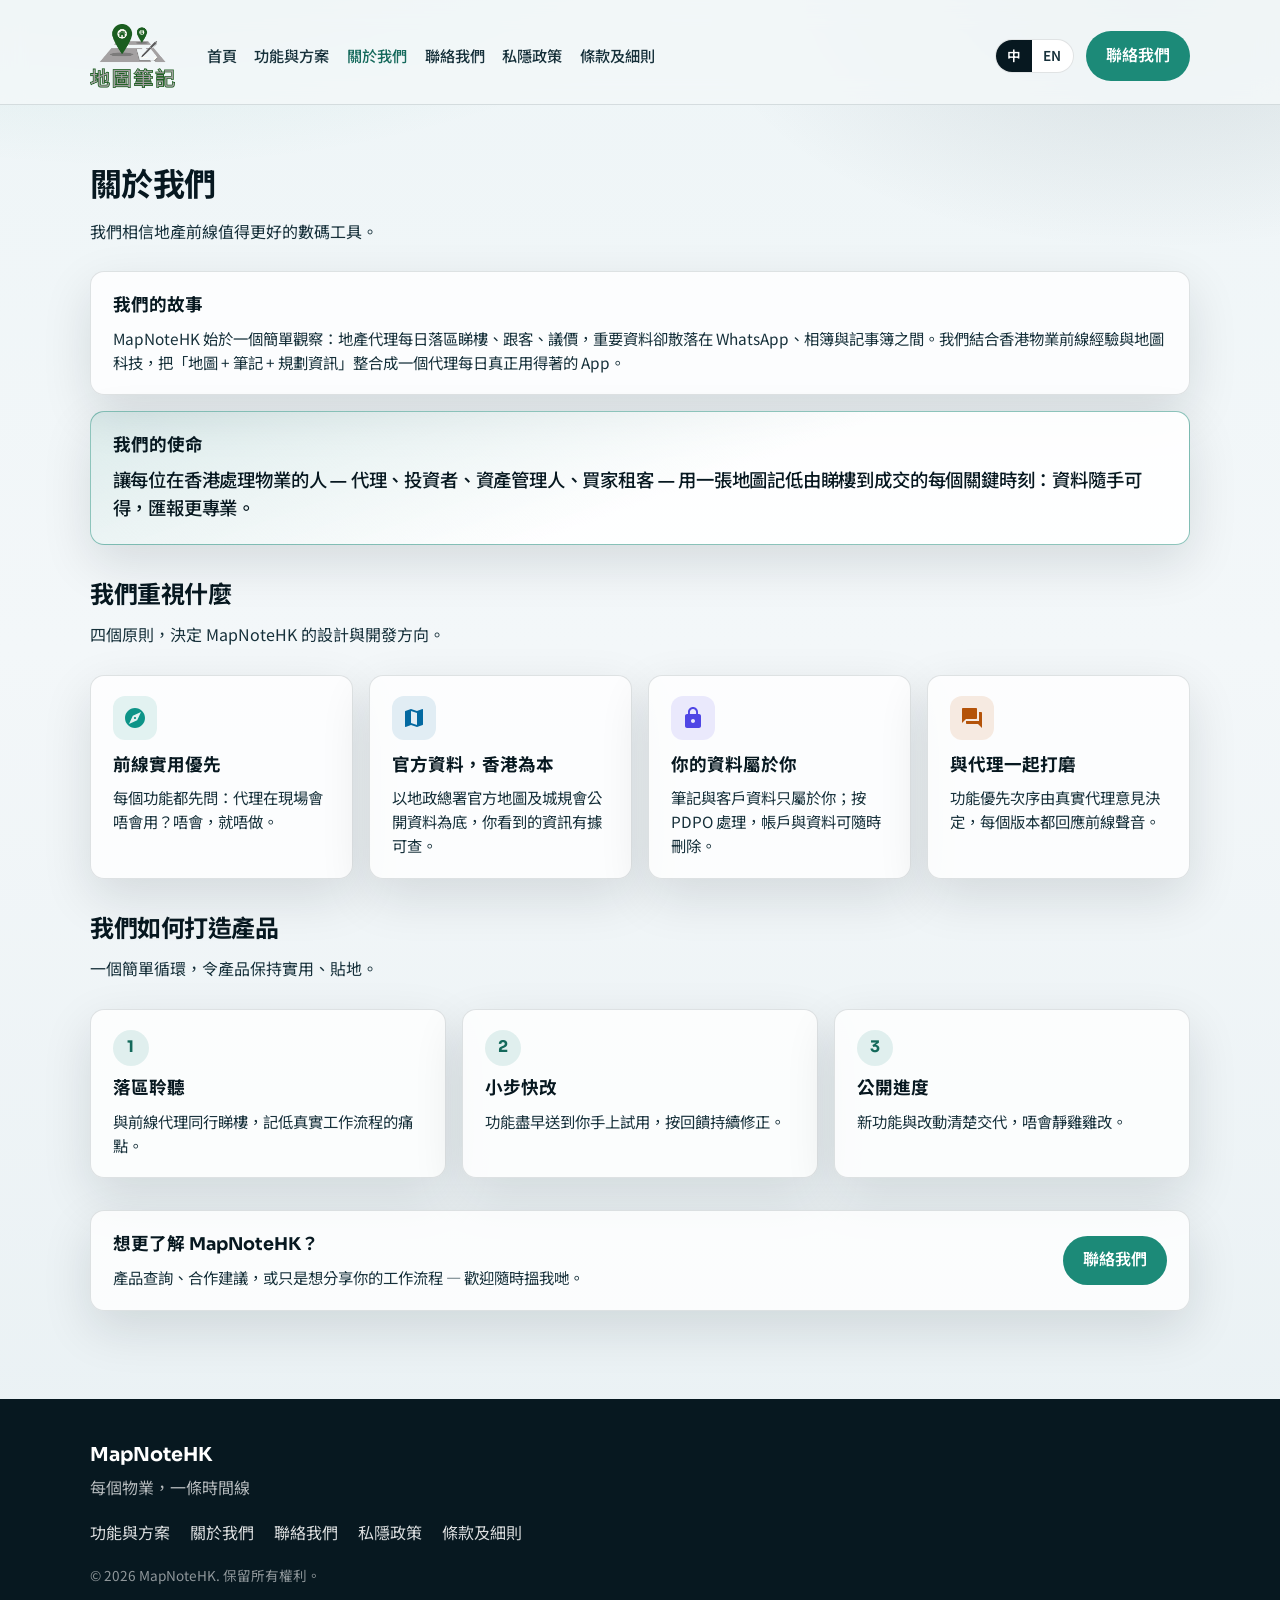
==== about/index.html @ 3844f444 "Sync inner pages with new copy, cache-bust, and skip-link i18n Add offline-map rows on Features, wid" ====
<!DOCTYPE html>
<html lang="zh-Hant">
<head>
  <meta charset="UTF-8" />
  <meta name="viewport" content="width=device-width, initial-scale=1.0" />
  <title>關於我們｜MapNoteHK</title>
  <meta name="description" content="MapNoteHK 的故事、使命與原則：給香港物業前線一張官方地圖筆記。" />
  <link rel="preconnect" href="https://fonts.googleapis.com" />
  <link rel="preconnect" href="https://fonts.gstatic.com" crossorigin />
  <link href="https://fonts.googleapis.com/css2?family=Noto+Sans+TC:wght@400;500;600;700&family=Sora:wght@500;600;700&display=swap" rel="stylesheet" />
  <link rel="stylesheet" href="../css/site.css?v=20260915a" />
  <!-- Favicon: IconOnly brand. Absolute /favicon.ico first so tab + omnibox share one URL;
       48×48 PNG for Google Search; ?v= busts hard browser/CDN caches. -->
  <link rel="icon" href="/favicon.ico?v=20260829a" sizes="any" />
  <link rel="icon" type="image/png" sizes="48x48" href="/assets/favicon-48.png?v=20260829a" />
  <link rel="icon" type="image/png" sizes="32x32" href="/assets/favicon-32.png?v=20260829a" />
  <link rel="icon" type="image/png" sizes="16x16" href="/assets/favicon-16.png?v=20260829a" />
  <link rel="apple-touch-icon" href="/assets/apple-touch-icon.png?v=20260829a" />
  <link rel="manifest" href="/assets/site.webmanifest?v=20260829a" />
</head>
<body data-title-key="about.metaTitle" data-desc-key="about.metaDesc">
  <a class="skip-link" href="#main" data-i18n="nav.skip">跳到主要內容</a>
  <div id="site-header"></div>

  <main id="main" class="section">
    <div class="container">
      <div class="section-head">
        <h1 data-i18n="about.title"></h1>
        <p data-i18n="about.lead"></p>
      </div>

      <!-- Story: who we are, without naming individuals -->
      <article class="panel" style="margin-bottom: 1rem;">
        <h3 data-i18n="about.storyTitle"></h3>
        <p data-i18n="about.storyBody"></p>
      </article>

      <!-- Mission: jade-tinted band with a display-font statement -->
      <article class="panel panel-mission" style="margin-bottom: 2rem;">
        <h3 data-i18n="about.missionTitle"></h3>
        <p class="mission-statement" data-i18n="about.missionBody">讓每位在香港處理物業的人 — 代理、投資者、資產管理人、買家租客 — 用一張地圖記低由睇樓到成交的每個關鍵時刻：資料隨手可得，匯報更專業。</p>
      </article>

      <!-- Values: what guides the product; icon chips reuse the homepage info-icon pattern -->
      <div class="section-head">
        <h2 data-i18n="about.valuesTitle"></h2>
        <p data-i18n="about.valuesLead"></p>
      </div>
      <div class="card-grid">
        <article class="panel">
          <span class="info-icon" style="--tc: #0d9488" aria-hidden="true">
            <svg viewBox="0 0 24 24" focusable="false"><path d="M12 10.9c-.61 0-1.1.49-1.1 1.1s.49 1.1 1.1 1.1 1.1-.49 1.1-1.1-.49-1.1-1.1-1.1zM12 2C6.48 2 2 6.48 2 12s4.48 10 10 10 10-4.48 10-10S17.52 2 12 2zm2.19 12.19L6 18l3.81-8.19L18 6l-3.81 8.19z" /></svg>
          </span>
          <h3 data-i18n="about.value1Title"></h3>
          <p data-i18n="about.value1Body"></p>
        </article>
        <article class="panel">
          <span class="info-icon" style="--tc: #0369a1" aria-hidden="true">
            <svg viewBox="0 0 24 24" focusable="false"><path d="M20.5 3l-.16.03L15 5.1 9 3 3.36 4.9c-.21.07-.36.25-.36.48V20.5c0 .28.22.5.5.5l.16-.03L9 18.9l6 2.1 5.64-1.9c.21-.07.36-.25.36-.48V3.5c0-.28-.22-.5-.5-.5zM15 19l-6-2.11V5l6 2.11V19z" /></svg>
          </span>
          <h3 data-i18n="about.value2Title"></h3>
          <p data-i18n="about.value2Body"></p>
        </article>
        <article class="panel">
          <span class="info-icon" style="--tc: #4f46e5" aria-hidden="true">
            <svg viewBox="0 0 24 24" focusable="false"><path d="M18 8h-1V6c0-2.76-2.24-5-5-5S7 3.24 7 6v2H6c-1.1 0-2 .9-2 2v10c0 1.1.9 2 2 2h12c1.1 0 2-.9 2-2V10c0-1.1-.9-2-2-2zm-6 9c-1.1 0-2-.9-2-2s.9-2 2-2 2 .9 2 2-.9 2-2 2zm3.1-9H8.9V6c0-1.71 1.39-3.1 3.1-3.1 1.71 0 3.1 1.39 3.1 3.1v2z" /></svg>
          </span>
          <h3 data-i18n="about.value3Title"></h3>
          <p data-i18n="about.value3Body"></p>
        </article>
        <article class="panel">
          <span class="info-icon" style="--tc: #b45309" aria-hidden="true">
            <svg viewBox="0 0 24 24" focusable="false"><path d="M21 6h-2v9H6v2c0 .55.45 1 1 1h11l4 4V7c0-.55-.45-1-1-1zm-4 6V3c0-.55-.45-1-1-1H3c-.55 0-1 .45-1 1v14l4-4h10c.55 0 1-.45 1-1z" /></svg>
          </span>
          <h3 data-i18n="about.value4Title"></h3>
          <p data-i18n="about.value4Body"></p>
        </article>
      </div>

      <!-- How we build: numbered steps instead of a team wall -->
      <div class="section-head" style="margin-top: 2rem;">
        <h2 data-i18n="about.buildTitle"></h2>
        <p data-i18n="about.buildLead"></p>
      </div>
      <ol class="card-grid steps-grid">
        <li class="panel">
          <span class="step-num" aria-hidden="true">1</span>
          <h3 data-i18n="about.step1Title"></h3>
          <p data-i18n="about.step1Body"></p>
        </li>
        <li class="panel">
          <span class="step-num" aria-hidden="true">2</span>
          <h3 data-i18n="about.step2Title"></h3>
          <p data-i18n="about.step2Body"></p>
        </li>
        <li class="panel">
          <span class="step-num" aria-hidden="true">3</span>
          <h3 data-i18n="about.step3Title"></h3>
          <p data-i18n="about.step3Body"></p>
        </li>
      </ol>

      <!-- Closing CTA: same banner pattern as the services page pricing strip -->
      <div class="panel pricing-banner" style="margin-top: 2rem;">
        <div>
          <h3 data-i18n="about.ctaTitle"></h3>
          <p data-i18n="about.ctaBody"></p>
        </div>
        <a class="btn btn-primary" href="../contact/" data-i18n="about.ctaBtn"></a>
      </div>
    </div>
  </main>

  <div id="site-footer"></div>

  <script>
    window.MapNotePage = { base: '../', active: 'about' };
  </script>
  <script src="../js/site-config.js?v=20260823a"></script>
  <script src="../js/i18n.js?v=20260915a"></script>
  <script src="../js/chrome.js?v=20260915a"></script>
  <script src="../js/site.js?v=20260915a"></script>
</body>
</html>
---- css/site.css ----
/* MapNoteHK public site — cool ink + jade, map-grid atmosphere (not purple/cream tropes). */
:root {
  --ink: #071820;
  --ink-soft: #16303a;
  --jade: #1c8a78;
  --jade-deep: #14695b;
  --mist: #d7e4ea;
  --paper: #f3f7f9;
  --line: rgba(7, 24, 32, 0.12);
  --danger: #c0392b;
  --danger-soft: #fdecea;
  --shadow: 0 18px 50px rgba(7, 24, 32, 0.12);
  --radius: 14px;
  --font-display: "Sora", "Noto Sans TC", sans-serif;
  --font-body: "Noto Sans TC", "Sora", sans-serif;
  --max: 1100px;
}

*,
*::before,
*::after {
  box-sizing: border-box;
}

html {
  scroll-behavior: smooth;
}

body {
  margin: 0;
  min-height: 100vh;
  font-family: var(--font-body);
  color: var(--ink);
  background:
    radial-gradient(1200px 600px at 10% -10%, rgba(28, 138, 120, 0.18), transparent 55%),
    radial-gradient(900px 500px at 90% 0%, rgba(22, 48, 58, 0.12), transparent 50%),
    linear-gradient(180deg, #eef5f7 0%, var(--paper) 40%, #e8f0f3 100%);
  line-height: 1.55;
}

img {
  max-width: 100%;
  height: auto;
}

a {
  color: var(--jade-deep);
  text-decoration-thickness: 1px;
  text-underline-offset: 0.18em;
}

a:hover {
  color: var(--ink);
}

.container {
  width: min(100% - 2rem, var(--max));
  margin-inline: auto;
}

.skip-link {
  position: absolute;
  left: -999px;
  top: 0;
  background: var(--ink);
  color: white;
  padding: 0.5rem 1rem;
  z-index: 100;
}

.skip-link:focus {
  left: 1rem;
  top: 1rem;
}

/* Visually hidden but announced by screen readers (e.g. notify form label) */
.sr-only {
  position: absolute;
  width: 1px;
  height: 1px;
  padding: 0;
  margin: -1px;
  overflow: hidden;
  clip: rect(0 0 0 0);
  white-space: nowrap;
  border: 0;
}

/* Header */
.site-header {
  position: sticky;
  top: 0;
  z-index: 40;
  backdrop-filter: blur(12px);
  background: rgba(243, 247, 249, 0.88);
  border-bottom: 1px solid var(--line);
  /* 16px clear space above the no-buffer logo; grow for iOS notch. */
  padding-top: max(1rem, env(safe-area-inset-top, 0px));
  padding-bottom: 0.5rem;
}

.header-row {
  display: flex;
  align-items: center;
  gap: 1rem;
  min-height: 5rem;
}

.brand {
  display: inline-flex;
  align-items: center;
  text-decoration: none;
}

.brand-logo {
  width: auto;
  height: 64px;
  display: block;
  object-fit: contain;
}

.site-nav {
  display: flex;
  flex-wrap: wrap;
  gap: 0.85rem 1.1rem;
  margin-left: 1rem;
}

.site-nav a {
  color: var(--ink-soft);
  text-decoration: none;
  font-weight: 500;
  font-size: 0.95rem;
}

.site-nav a.is-active,
.site-nav a:hover {
  color: var(--jade-deep);
}

.header-actions {
  margin-left: auto;
  display: flex;
  align-items: center;
  gap: 0.75rem;
}

.lang-toggle {
  display: inline-flex;
  border: 1px solid var(--line);
  border-radius: 999px;
  overflow: hidden;
  background: white;
}

.lang-btn {
  border: 0;
  background: transparent;
  padding: 0.35rem 0.7rem;
  font: inherit;
  font-size: 0.85rem;
  font-weight: 600;
  cursor: pointer;
  color: var(--ink-soft);
}

.lang-btn.is-active {
  background: var(--ink);
  color: white;
}

.nav-toggle {
  display: none;
  margin-left: auto;
  border: 1px solid var(--line);
  background: white;
  border-radius: 10px;
  padding: 0.45rem 0.75rem;
  font: inherit;
  cursor: pointer;
}

.btn {
  display: inline-flex;
  align-items: center;
  justify-content: center;
  gap: 0.4rem;
  border-radius: 999px;
  padding: 0.7rem 1.2rem;
  font-weight: 600;
  font-family: var(--font-display);
  text-decoration: none;
  border: 1px solid transparent;
  cursor: pointer;
  transition: transform 0.15s ease, background 0.15s ease;
}

.btn:hover {
  transform: translateY(-1px);
}

.btn:focus-visible,
.store-btn:focus-visible,
.lang-btn:focus-visible {
  outline: 2px solid var(--jade-deep);
  outline-offset: 2px;
}

.btn[disabled],
.btn.is-loading {
  cursor: not-allowed;
  opacity: 0.7;
  transform: none;
}

.btn-primary {
  background: var(--jade);
  color: white;
}

.btn-primary:hover {
  background: var(--jade-deep);
  color: white;
}

.btn-secondary {
  background: white;
  border-color: var(--line);
  color: var(--ink);
}

.btn-danger {
  background: var(--danger);
  color: white;
  width: 100%;
  border-radius: 12px;
}

.btn-danger:hover {
  filter: brightness(0.95);
  color: white;
}

/* Hero — launch announcement beside the app screenshot */
.hero {
  position: relative;
  overflow: hidden;
  color: white;
  background:
    linear-gradient(115deg, rgba(7, 24, 32, 0.92) 10%, rgba(20, 105, 91, 0.72) 55%, rgba(7, 24, 32, 0.55) 100%),
    repeating-linear-gradient(
      90deg,
      transparent,
      transparent 48px,
      rgba(255, 255, 255, 0.04) 48px,
      rgba(255, 255, 255, 0.04) 49px
    ),
    repeating-linear-gradient(
      0deg,
      transparent,
      transparent 48px,
      rgba(255, 255, 255, 0.04) 48px,
      rgba(255, 255, 255, 0.04) 49px
    ),
    radial-gradient(circle at 70% 40%, #2aa891 0%, transparent 42%);
}

.hero::after {
  content: "";
  position: absolute;
  inset: auto 0 0 0;
  height: 120px;
  background: linear-gradient(transparent, var(--paper));
  pointer-events: none;
}

.hero-grid {
  position: relative;
  z-index: 1;
  display: grid;
  grid-template-columns: 1.25fr 1fr;
  align-items: center;
  gap: 2.5rem;
  padding: 3.25rem 0 3.75rem;
}

.hero-copy {
  animation: rise 0.7s ease both;
}

.hero-badge {
  display: inline-flex;
  align-items: center;
  gap: 0.5rem;
  margin: 0 0 1.1rem;
  padding: 0.35rem 0.9rem;
  border-radius: 999px;
  border: 1px solid rgba(255, 255, 255, 0.35);
  background: rgba(255, 255, 255, 0.1);
  font-size: 0.85rem;
  font-weight: 600;
  letter-spacing: 0.04em;
}

.hero-badge-dot {
  width: 8px;
  height: 8px;
  border-radius: 50%;
  background: #5eead4;
  box-shadow: 0 0 0 4px rgba(94, 234, 212, 0.25);
}

/* Pain hook — poster's question line between the launch badge and the H1.
   Mint accent matches the badge dot so it reads as one hero cluster. */
.hero-pain {
  margin: -0.35rem 0 0.6rem;
  font-family: var(--font-display);
  font-size: 1.05rem;
  font-weight: 600;
  letter-spacing: 0.01em;
  color: #5eead4;
}

.hero h1 {
  font-family: var(--font-display);
  font-size: clamp(2.2rem, 5vw, 3.4rem);
  font-weight: 700;
  letter-spacing: -0.02em;
  /* No ch-based width cap: ch counts Latin digits, so 16ch fits only ~8 CJK
     glyphs and orphaned the final 「。」. The grid column constrains width;
     text-wrap: balance keeps any wrap even in both languages. */
  text-wrap: balance;
  margin: 0 0 1rem;
  line-height: 1.15;
}

.hero-lead {
  max-width: 46ch;
  margin: 0 0 1.75rem;
  color: rgba(255, 255, 255, 0.9);
  font-size: 1.05rem;
}

.hero-actions {
  display: flex;
  flex-wrap: wrap;
  gap: 0.75rem;
}

/* Hero proof stats — PRD headline numbers (30s capture, 5 types, 1,000+ FAQs) */
.hero-stats {
  display: flex;
  flex-wrap: wrap;
  gap: 0.9rem 2rem;
  margin: 1.9rem 0 0;
  padding: 1.1rem 0 0;
  list-style: none;
  border-top: 1px solid rgba(255, 255, 255, 0.22);
}

.hero-stats strong {
  display: block;
  font-family: var(--font-display);
  font-size: 1.3rem;
  font-weight: 700;
  letter-spacing: -0.01em;
}

.hero-stats span {
  font-size: 0.82rem;
  color: rgba(255, 255, 255, 0.75);
}

.hero .btn-secondary {
  background: rgba(255, 255, 255, 0.12);
  border-color: rgba(255, 255, 255, 0.35);
  color: white;
}

.hero-shot {
  justify-self: center;
  animation: rise 0.7s ease 0.1s both;
}

/* Square demo video sits slightly wider than the old portrait screenshot */
.hero-video {
  display: block;
  width: min(360px, 72vw);
  height: auto;
  aspect-ratio: 1 / 1;
  object-fit: cover;
  border-radius: 28px;
  border: 1px solid rgba(255, 255, 255, 0.25);
  box-shadow: 0 32px 70px rgba(2, 12, 16, 0.5);
}

/* Store badges — dark pill, store glyph + two-line label */
.store-badges {
  display: flex;
  flex-wrap: wrap;
  gap: 0.75rem;
}

.store-btn {
  display: inline-flex;
  align-items: center;
  gap: 0.65rem;
  min-height: 52px;
  padding: 0.45rem 1.1rem;
  border-radius: 12px;
  background: #02090d;
  border: 1px solid rgba(255, 255, 255, 0.22);
  color: white;
  text-decoration: none;
  line-height: 1.15;
  transition: transform 0.15s ease, background 0.15s ease;
}

.store-btn:hover {
  transform: translateY(-1px);
  background: #0b1c24;
  color: white;
}

.store-btn svg {
  width: 24px;
  height: 24px;
  flex: none;
}

.store-btn span {
  display: grid;
  text-align: left;
}

.store-btn small {
  font-size: 0.68rem;
  font-weight: 500;
  opacity: 0.75;
}

.store-btn strong {
  font-family: var(--font-display);
  font-size: 1.02rem;
  font-weight: 600;
}

/* Info cards — shared rhythm for the audience (為誰而設) and unified-timeline
   sections. --tc carries the per-card accent colour; .info-solution is the
   jade "how MapNoteHK fixes it" line (audience cards only). */
.cards-grid {
  display: grid;
  gap: 1rem;
  grid-template-columns: repeat(auto-fit, minmax(220px, 1fr));
}

.info-card {
  background: rgba(255, 255, 255, 0.85);
  border: 1px solid var(--line);
  border-radius: var(--radius);
  padding: 1.15rem 1.2rem 1.25rem;
  box-shadow: var(--shadow);
  animation: rise 0.6s ease both;
}

.info-icon {
  display: grid;
  place-items: center;
  width: 44px;
  height: 44px;
  border-radius: 12px;
  margin-bottom: 0.75rem;
  background: color-mix(in srgb, var(--tc) 12%, white);
  color: var(--tc);
}

.info-icon svg {
  width: 24px;
  height: 24px;
  fill: currentColor;
}

.info-card h3 {
  font-family: var(--font-display);
  margin: 0 0 0.35rem;
  font-size: 1.05rem;
}

.info-card p {
  margin: 0;
  color: var(--ink-soft);
  font-size: 0.92rem;
}

/* Resolution line: dashed divider + jade arrow.
   Needs the .info-card prefix to out-specify .info-card p above. */
.info-card .info-solution {
  margin-top: 0.75rem;
  padding-top: 0.75rem;
  border-top: 1px dashed var(--line);
  color: var(--jade-deep);
  font-weight: 600;
}

.info-card .info-solution::before {
  content: "→";
  margin-right: 0.35rem;
}

/* Feature showcase — tab switcher: compact list left, full-size screenshot
   right. Whole screens are shown (never cropped) and the section stays short. */
.showcase {
  display: grid;
  grid-template-columns: 1.05fr 1fr;
  gap: 2.5rem;
  align-items: center;
}

.showcase-list {
  display: grid;
  gap: 0.5rem;
}

/* Each tab: tag + title always visible; body text only on the active tab */
.showcase-item {
  display: grid;
  gap: 0.35rem;
  padding: 0.8rem 1rem;
  font: inherit;
  text-align: left;
  color: inherit;
  background: transparent;
  border: 1px solid transparent;
  border-radius: var(--radius);
  cursor: pointer;
  transition: background 0.15s ease, border-color 0.15s ease;
}

.showcase-item:hover {
  background: rgba(255, 255, 255, 0.65);
}

.showcase-item:focus-visible {
  outline: 2px solid var(--jade-deep);
  outline-offset: 2px;
}

.showcase-item.is-active {
  background: #fff;
  border-color: var(--line);
  box-shadow: var(--shadow);
}

.showcase-item-head {
  display: flex;
  align-items: center;
  gap: 0.6rem;
  flex-wrap: wrap;
}

.showcase-item-title {
  font-family: var(--font-display);
  font-size: 1.08rem;
  font-weight: 600;
  letter-spacing: -0.01em;
}

.showcase-item-body {
  display: none;
  color: var(--ink-soft);
  font-size: 0.92rem;
}

.showcase-item.is-active .showcase-item-body {
  display: block;
}

/* Screenshot stage: tinted backdrop, the active panel fades in full-size.
   min-height keeps the stage constant across tabs (400px visual + padding)
   so switching features never shifts the layout below. */
.showcase-stage {
  display: grid;
  place-items: center;
  padding: 1.5rem;
  min-height: 448px;
  border: 1px solid var(--line);
  border-radius: calc(var(--radius) * 1.5);
  background:
    radial-gradient(circle at 30% 20%, rgba(28, 138, 120, 0.14), transparent 55%),
    linear-gradient(160deg, rgba(255, 255, 255, 0.9), rgba(232, 240, 243, 0.9));
}

.showcase-panel[hidden] {
  display: none;
}

.showcase-panel.is-active {
  animation: fadeIn 0.25s ease both;
}

.showcase-panel img {
  display: block;
  height: 400px;
  width: auto;
  max-width: 100%;
  border-radius: 18px;
  border: 1px solid var(--line);
  box-shadow: 0 22px 55px rgba(7, 24, 32, 0.22);
}

/* Brochure pair (feature 5): two A4 pages side by side. Each <picture> gets
   an equal flex column with a definite width, so the img inside can size to
   min(100% width, 400px height) without a circular percentage. Tighter
   radius + lift reads as paper. */
.showcase-duo {
  display: flex;
  align-items: center;
  justify-content: center;
  gap: 1.5rem;
  width: 100%;
}

.showcase-duo picture {
  flex: 1 1 0;
  min-width: 0;
  display: flex;
  justify-content: center;
}

.showcase-duo img {
  height: auto;
  max-height: 400px;
  width: auto;
  max-width: 100%;
}

/* Paper variant (PDF pages): tighter radius + stronger lift reads as documents */
.showcase-duo-paper img {
  border-radius: 6px;
  box-shadow: 0 16px 38px rgba(7, 24, 32, 0.28);
}

/* Phone variant: premium floating device frame around app screenshots.
   Realistic hardware scale: bezel ≈ 3.5% of width (like iPhone 15 Pro),
   corner radius ≈ 15% of width (not a pill), and a subtle metallic edge.
   The device is slightly lifted and tilted in 3D so it reads as a product
   shot, not a flat black card. ::before is the Dynamic Island cutout. */
.showcase-duo picture.phone-frame {
  --phone-radius: 22px;
  --phone-bezel: 6px;
  position: relative;
  padding: var(--phone-bezel);
  border-radius: var(--phone-radius);
  background: linear-gradient(160deg, #4b5157 0%, #23272b 34%, #0f1215 68%, #2e3338 100%);
  box-shadow:
    inset 0 1px 0 rgba(255, 255, 255, 0.26),
    inset 0 -1px 0 rgba(0, 0, 0, 0.72),
    inset 0 0 0 1px rgba(255, 255, 255, 0.05),
    0 2px 4px rgba(7, 24, 32, 0.18),
    0 12px 26px rgba(7, 24, 32, 0.26),
    0 28px 56px rgba(7, 24, 32, 0.14);
  transform: perspective(1400px) rotateX(1.6deg) translateY(-2px);
  transform-style: preserve-3d;
  transition: transform 0.45s cubic-bezier(0.22, 1, 0.36, 1), box-shadow 0.45s ease;
}

/* Second device in the pair leans the opposite way for a showroom look */
.showcase-duo picture.phone-frame:nth-child(2) {
  transform: perspective(1400px) rotateX(1.6deg) rotateY(-2.2deg) translateY(-2px);
}

.showcase-duo picture.phone-frame:first-child {
  transform: perspective(1400px) rotateX(1.6deg) rotateY(2.2deg) translateY(-2px);
}

.showcase-duo picture.phone-frame:hover {
  transform: perspective(1400px) rotateX(0deg) rotateY(0deg) translateY(-6px);
  box-shadow:
    inset 0 1px 0 rgba(255, 255, 255, 0.26),
    inset 0 -1px 0 rgba(0, 0, 0, 0.72),
    inset 0 0 0 1px rgba(255, 255, 255, 0.05),
    0 4px 8px rgba(7, 24, 32, 0.16),
    0 18px 40px rgba(7, 24, 32, 0.3),
    0 40px 80px rgba(7, 24, 32, 0.18);
}

.showcase-duo picture.phone-frame::before {
  /* Dynamic Island: width ≈ 21% of screen, height ≈ 2.9% of screen, sits
     just below the bezel (≈ 1.4% into the screen). */
  content: "";
  position: absolute;
  top: calc(var(--phone-bezel) + 5px);
  left: 50%;
  transform: translateX(-50%);
  width: 21%;
  height: 2.9%;
  min-height: 9px;
  border-radius: 999px;
  background: #020407;
  box-shadow: inset 0 0 2px 1px rgba(40, 52, 68, 0.9);
  z-index: 2;
}

.showcase-duo picture.phone-frame img {
  border-radius: calc(var(--phone-radius) - var(--phone-bezel));
  border: 0;
  box-shadow: none;
}

@keyframes fadeIn {
  from { opacity: 0; transform: translateY(6px); }
  to { opacity: 1; transform: none; }
}

.tag {
  display: inline-block;
  padding: 0.2rem 0.7rem;
  border-radius: 999px;
  font-size: 0.78rem;
  font-weight: 600;
  letter-spacing: 0.03em;
}

.tag-free {
  background: rgba(28, 138, 120, 0.12);
  color: var(--jade-deep);
}

.tag-mix {
  background: rgba(3, 105, 161, 0.12);
  color: #0369a1;
}

.tag-premium {
  background: rgba(180, 83, 9, 0.12);
  color: #b45309;
}

/* Homepage bands use tighter padding than the shared .section default */
.audience,
.unified,
.trust,
#features,
.plans,
.home-faq {
  padding: 2.5rem 0;
}

/* Plans band */
.plans-grid {
  display: grid;
  gap: 1rem;
  grid-template-columns: repeat(auto-fit, minmax(260px, 1fr));
}

.plan-card {
  background: rgba(255, 255, 255, 0.85);
  border: 1px solid var(--line);
  border-radius: var(--radius);
  padding: 1.5rem 1.6rem;
  box-shadow: var(--shadow);
}

.plan-card h3 {
  font-family: var(--font-display);
  margin: 0 0 0.25rem;
  font-size: 1.2rem;
}

/* Plan price line — jade accent, display font for scannability */
.plan-price {
  margin: 0 0 0.6rem;
  font-family: var(--font-display);
  font-size: 1.45rem;
  font-weight: 700;
  letter-spacing: -0.01em;
  color: var(--jade-deep);
}

.plan-card p {
  margin: 0;
  color: var(--ink-soft);
}

.plan-list {
  margin: 0 0 1.25rem;
  padding: 0;
  list-style: none;
  display: grid;
  gap: 0.45rem;
}

.plan-list li {
  position: relative;
  padding-left: 1.35rem;
  color: var(--ink-soft);
  font-size: 0.92rem;
}

.plan-list li::before {
  content: "";
  position: absolute;
  left: 0;
  top: 0.45rem;
  width: 0.55rem;
  height: 0.55rem;
  border-radius: 50%;
  background: var(--jade);
}

.plan-card .btn {
  width: 100%;
}

.plan-card.is-premium {
  border-color: rgba(28, 138, 120, 0.5);
  background: linear-gradient(160deg, rgba(28, 138, 120, 0.1), rgba(255, 255, 255, 0.9) 55%);
}

/* Compact "what's new" strip under the hero. */
.news {
  padding: 1.1rem 0;
  border-bottom: 1px solid var(--line);
  background: rgba(255, 255, 255, 0.55);
}

.news-inner {
  display: flex;
  flex-wrap: wrap;
  align-items: baseline;
  gap: 0.5rem 1rem;
}

.news-label {
  margin: 0;
  font-family: var(--font-display);
  font-size: 0.78rem;
  font-weight: 700;
  letter-spacing: 0.08em;
  text-transform: uppercase;
  color: var(--jade-deep);
}

.news-inner > p:last-child {
  margin: 0;
  color: var(--ink-soft);
  font-size: 0.95rem;
}

/* Ownership / privacy promise — three bullets, no quotes. */
.trust-list {
  margin: 0;
  padding: 0;
  list-style: none;
  display: grid;
  gap: 0.75rem;
  grid-template-columns: repeat(auto-fit, minmax(220px, 1fr));
}

.trust-list li {
  background: rgba(255, 255, 255, 0.85);
  border: 1px solid var(--line);
  border-radius: var(--radius);
  padding: 1rem 1.15rem;
  box-shadow: var(--shadow);
  color: var(--ink-soft);
  font-weight: 600;
}

/* Homepage FAQ uses native <details> so it works without JS. */
.faq-list {
  display: grid;
  gap: 0.6rem;
  max-width: 720px;
}

.faq-list details {
  background: rgba(255, 255, 255, 0.85);
  border: 1px solid var(--line);
  border-radius: var(--radius);
  padding: 0.15rem 0.25rem;
}

.faq-list summary {
  cursor: pointer;
  font-weight: 600;
  padding: 0.85rem 1rem;
  list-style: none;
}

.faq-list summary::-webkit-details-marker {
  display: none;
}

.faq-list summary:focus-visible {
  outline: 2px solid var(--jade-deep);
  outline-offset: 2px;
}

.faq-list details p {
  margin: 0;
  padding: 0 1rem 1rem;
  color: var(--ink-soft);
  font-size: 0.95rem;
}

.cards-hint {
  display: none;
  margin: 0.65rem 0 0;
  font-size: 0.82rem;
  color: var(--ink-soft);
}

.plans-actions {
  margin-top: 1.5rem;
}

/* Download band — dark closing section */
.download {
  margin-top: 1.5rem;
  background: var(--ink);
  color: white;
  padding: 3.5rem 0;
}

.download-inner {
  display: grid;
  justify-items: center;
  text-align: center;
  gap: 0.75rem;
}

.download-inner h2 {
  font-family: var(--font-display);
  font-size: clamp(1.5rem, 3vw, 2rem);
  letter-spacing: -0.02em;
  margin: 0;
}

.download-inner p {
  margin: 0 0 0.75rem;
  color: rgba(255, 255, 255, 0.8);
}

.download .store-btn {
  border-color: rgba(255, 255, 255, 0.35);
}

/* Launch notify band — pre-launch sibling of .download (never shown together:
   site.js hides this once store badges go live). Jade→ink gradient marks it
   as the action band; form status colours are re-toned for the dark surface. */
.notify {
  margin-top: 1.5rem;
  background: linear-gradient(135deg, var(--jade-deep), var(--ink) 70%);
  color: white;
  padding: 3.5rem 0;
}

.notify-inner {
  display: grid;
  justify-items: center;
  text-align: center;
  gap: 0.75rem;
}

.notify-inner h2 {
  font-family: var(--font-display);
  font-size: clamp(1.5rem, 3vw, 2rem);
  letter-spacing: -0.02em;
  margin: 0;
}

.notify-inner > p {
  margin: 0;
  color: rgba(255, 255, 255, 0.85);
}

/* Single-field capture: email + submit in one row, stacking on small screens */
.notify-form {
  display: flex;
  flex-wrap: wrap;
  justify-content: center;
  gap: 0.6rem;
  width: 100%;
  max-width: 480px;
  margin-top: 0.5rem;
}

.notify-form input {
  flex: 1 1 240px;
}

.notify-form .btn {
  flex: none;
}

.notify .form-status {
  margin: 0;
}

.notify .form-status.is-ok {
  color: #5eead4;
}

.notify .form-status.is-err {
  color: #fca5a5;
}

@media (max-width: 480px) {
  .notify-form .btn {
    width: 100%;
  }
}

.section {
  padding: 3.5rem 0;
}

.section-head {
  margin-bottom: 1.75rem;
}

.section-head h1,
.section-head h2 {
  font-family: var(--font-display);
  margin: 0 0 0.5rem;
  letter-spacing: -0.02em;
}

.section-head p {
  margin: 0;
  color: var(--ink-soft);
  max-width: 60ch;
}

.quick-grid,
.card-grid,
.team-grid {
  display: grid;
  gap: 1rem;
  grid-template-columns: repeat(auto-fit, minmax(220px, 1fr));
}

.panel {
  background: rgba(255, 255, 255, 0.78);
  border: 1px solid var(--line);
  border-radius: var(--radius);
  padding: 1.25rem 1.35rem;
  box-shadow: var(--shadow);
  animation: rise 0.6s ease both;
}

.panel h3 {
  font-family: var(--font-display);
  margin: 0 0 0.45rem;
  font-size: 1.1rem;
}

.panel p {
  margin: 0;
  color: var(--ink-soft);
  font-size: 0.96rem;
}

.panel a.block-link {
  display: block;
  text-decoration: none;
  color: inherit;
  height: 100%;
}

.panel a.block-link:hover h3 {
  color: var(--jade-deep);
}

/* About page — mission band: same jade tint as the premium plan card */
.panel-mission {
  border-color: rgba(28, 138, 120, 0.5);
  background: linear-gradient(160deg, rgba(28, 138, 120, 0.1), rgba(255, 255, 255, 0.9) 55%);
}

.panel-mission .mission-statement {
  font-family: var(--font-display);
  font-size: 1.15rem;
  font-weight: 500;
  color: var(--ink);
  letter-spacing: -0.01em;
}

/* About page — "How we build" numbered steps (an <ol> reusing .card-grid) */
.steps-grid {
  list-style: none;
  margin: 0;
  padding: 0;
}

.step-num {
  display: grid;
  place-items: center;
  width: 36px;
  height: 36px;
  border-radius: 50%;
  margin-bottom: 0.6rem;
  background: rgba(28, 138, 120, 0.12);
  color: var(--jade-deep);
  font-family: var(--font-display);
  font-weight: 700;
}

/* Payoff line on services cards: soft jade chip so the advantage stands out
   from the descriptive body text above it. Negative side margins offset the
   chip padding so the text stays flush with the card's left text edge.
   The .panel prefix is needed to out-specify `.panel p { margin: 0 }`. */
.panel .benefit {
  margin: 0.75rem -0.75rem 0;
  padding: 0.5rem 0.75rem;
  border-radius: 10px;
  background: rgba(28, 138, 120, 0.08);
  font-size: 0.9rem;
  font-weight: 600;
  color: var(--jade-deep);
}

.pricing-banner {
  margin-top: 1.5rem;
  display: flex;
  flex-wrap: wrap;
  align-items: center;
  justify-content: space-between;
  gap: 1rem;
}

/* Plan comparison table on the services page — scrolls sideways on narrow screens */
.compare {
  margin-top: 1.5rem;
}

.compare h2 {
  font-family: var(--font-display);
  font-size: 1.15rem;
  margin: 0 0 0.75rem;
}

.compare-scroll {
  overflow-x: auto;
}

.compare-table {
  width: 100%;
  min-width: 520px;
  border-collapse: collapse;
}

.compare-table th,
.compare-table td {
  text-align: left;
  padding: 0.55rem 0.75rem;
  border-bottom: 1px solid var(--line);
}

.compare-table thead th {
  font-family: var(--font-display);
  font-size: 0.9rem;
  border-bottom: 2px solid var(--jade);
}

.compare-table tbody th[scope="row"] {
  font-weight: 500;
}

.compare-group th {
  padding-top: 1.1rem;
  font-family: var(--font-display);
  font-size: 0.85rem;
  color: var(--jade-deep);
  border-bottom: none;
}

/* Premium column gets a quiet jade tint so the upgrade path reads at a glance */
.compare-table th:last-child,
.compare-table td:last-child {
  background: rgba(28, 138, 120, 0.06);
}

.placeholder-box {
  border: 1px dashed rgba(28, 138, 120, 0.45);
  background: rgba(28, 138, 120, 0.06);
  border-radius: 12px;
  padding: 1.5rem;
  text-align: center;
  color: var(--ink-soft);
  font-weight: 600;
}

.contact-layout {
  display: grid;
  gap: 1.25rem;
  grid-template-columns: 1.1fr 1fr;
}

.contact-list {
  list-style: none;
  padding: 0;
  margin: 0 0 1rem;
}

.contact-list li {
  margin-bottom: 0.85rem;
}

.contact-list span {
  display: block;
  font-size: 0.8rem;
  text-transform: uppercase;
  letter-spacing: 0.06em;
  color: var(--ink-soft);
  font-weight: 600;
}

/*
 * Partnership card (contact page left column).
 * Approach: sample-style centered block — icon, title, email, pill CTA —
 * using MapNoteHK jade tokens (not a second brand palette).
 */
.coop-card {
  margin-top: 0.35rem;
  padding: 1.5rem 1.25rem 1.35rem;
  text-align: center;
  border: 1px solid rgba(28, 138, 120, 0.28);
  border-radius: var(--radius);
  background: rgba(255, 255, 255, 0.92);
  box-shadow: 0 10px 28px rgba(7, 24, 32, 0.07);
}

.coop-icon {
  display: grid;
  place-items: center;
  margin: 0 auto 0.75rem;
  color: var(--jade-deep);
}

.coop-card h3 {
  margin: 0 0 0.45rem;
  color: var(--jade-deep);
  font-size: 1.15rem;
}

.coop-email {
  display: block;
  margin: 0 0 1.1rem;
  color: var(--jade-deep);
  font-weight: 500;
  text-decoration: none;
}

.coop-email:hover {
  color: var(--ink);
  text-decoration: underline;
}

.coop-cta {
  width: auto;
  min-width: min(100%, 220px);
  padding: 0.7rem 1.5rem;
  border-radius: 999px;
  transition: background 180ms ease, transform 180ms ease;
}

.coop-cta:hover {
  transform: translateY(-1px);
}

.coop-cta:active {
  transform: translateY(0);
}

@media (prefers-reduced-motion: reduce) {
  .coop-cta,
  .coop-cta:hover,
  .coop-cta:active {
    transition: none;
    transform: none;
  }
}

.form-stack {
  display: grid;
  gap: 0.85rem;
  width: 100%;
  min-width: 0;
}

label {
  display: grid;
  gap: 0.35rem;
  font-weight: 600;
  font-size: 0.92rem;
  min-width: 0;
}

/* Constrain controls so long placeholders (zh-Hant) cannot expand past the card. */
input,
select,
textarea {
  display: block;
  width: 100%;
  max-width: 100%;
  min-width: 0;
  font: inherit;
  padding: 0.7rem 0.8rem;
  border-radius: 10px;
  border: 1px solid var(--line);
  background: white;
  color: var(--ink);
}

textarea {
  min-height: 120px;
  resize: vertical;
}

.form-stack .btn {
  width: 100%;
  max-width: 100%;
  box-sizing: border-box;
}

.form-status {
  margin: 0.5rem 0 0;
  font-size: 0.95rem;
}

.form-status.is-ok {
  color: var(--jade-deep);
}

.form-status.is-err {
  color: var(--danger);
}

/* Account deletion */
.delete-page {
  padding: 2.5rem 0 4rem;
}

.delete-card {
  width: 100%;
  max-width: 520px;
  margin: 0 auto;
  background: white;
  border-radius: 18px;
  border: 1px solid var(--line);
  box-shadow: var(--shadow);
  padding: 1.75rem 1.25rem 1.5rem;
  animation: rise 0.55s ease both;
  min-width: 0;
}

@media (min-width: 480px) {
  .delete-card {
    padding: 1.75rem 1.5rem 1.5rem;
  }
}

.delete-icon {
  width: 56px;
  height: 56px;
  border-radius: 50%;
  display: grid;
  place-items: center;
  margin: 0 auto 1rem;
  background: var(--danger-soft);
  color: var(--danger);
}

.delete-card h1 {
  text-align: center;
  font-family: var(--font-display);
  font-size: 1.45rem;
  margin: 0 0 0.6rem;
}

.delete-card .lead {
  text-align: center;
  color: var(--ink-soft);
  margin: 0 0 1.25rem;
  font-size: 0.95rem;
}

.delete-note {
  margin-top: 1rem;
  font-size: 0.85rem;
  color: var(--ink-soft);
}

.privacy-prose h2 {
  font-family: var(--font-display);
  font-size: 1.15rem;
  margin: 1.5rem 0 0.5rem;
}

.privacy-prose p {
  color: var(--ink-soft);
  margin: 0 0 0.75rem;
}

/* Full legal documents (terms / privacy) rendered by js/legal.js */
.legal-hero h1 {
  font-family: var(--font-display);
  font-size: clamp(1.7rem, 4vw, 2.2rem);
  margin: 0 0 0.5rem;
}

.legal-updated {
  display: inline-block;
  font-size: 0.8rem;
  letter-spacing: 0.04em;
  color: var(--jade-deep);
  background: rgba(28, 138, 120, 0.12);
  border: 1px solid rgba(28, 138, 120, 0.25);
  border-radius: 999px;
  padding: 0.2rem 0.75rem;
  margin: 0 0 0.75rem;
}

.legal-intro {
  color: var(--ink-soft);
  margin: 0 0 1.5rem;
}

.legal-toc {
  background: #fff;
  border: 1px solid var(--line);
  border-radius: var(--radius);
  padding: 1.25rem 1.5rem;
  margin-bottom: 2rem;
  box-shadow: var(--shadow);
}

.legal-toc-title {
  font-family: var(--font-display);
  font-size: 0.85rem;
  letter-spacing: 0.06em;
  text-transform: uppercase;
  color: var(--jade-deep);
  margin: 0 0 0.5rem;
}

/* Link text already carries the section number ("1. 簡介"), so suppress the
   <ol>'s native markers to avoid "1. 1. …" duplicates. */
.legal-toc-list {
  margin: 0;
  padding-left: 0;
  list-style: none;
  columns: 2;
  column-gap: 2rem;
}

.legal-toc-list li {
  break-inside: avoid;
  margin: 0.15rem 0;
  font-size: 0.92rem;
}

/* TOC links read as a navigation list, not prose — no underline until hover. */
.legal-toc-list a {
  text-decoration: none;
}

.legal-toc-list a:hover {
  text-decoration: underline;
}

@media (max-width: 640px) {
  .legal-toc-list {
    columns: 1;
  }
}

/* Anchor offset so the sticky header never covers section headings. */
.legal-section {
  scroll-margin-top: 96px;
}

.privacy-prose ul {
  margin: 0 0 0.75rem;
  padding-left: 1.4rem;
  color: var(--ink-soft);
}

.privacy-prose li {
  margin: 0.3rem 0;
}

.legal-contact {
  margin-top: 2.5rem;
  padding-top: 1.5rem;
  border-top: 1px solid var(--line);
}

.legal-contact h2 {
  font-family: var(--font-display);
  font-size: 1.15rem;
  margin: 0 0 0.5rem;
}

.legal-contact p {
  color: var(--ink-soft);
  margin: 0 0 1rem;
}

.site-footer {
  margin-top: 2rem;
  border-top: 1px solid var(--line);
  background: var(--ink);
  color: rgba(255, 255, 255, 0.85);
  padding: 2.5rem 0;
}

.footer-brand {
  font-family: var(--font-display);
  font-weight: 700;
  font-size: 1.2rem;
  margin: 0 0 0.35rem;
  color: white;
}

.footer-tagline {
  margin: 0;
  color: rgba(255, 255, 255, 0.7);
}

.footer-grid {
  display: grid;
  gap: 1.25rem;
}

.footer-links {
  display: flex;
  flex-wrap: wrap;
  gap: 0.75rem 1.25rem;
}

.footer-links a {
  color: rgba(255, 255, 255, 0.85);
  text-decoration: none;
}

.footer-links a:hover {
  color: white;
}

.footer-copy {
  margin: 0;
  font-size: 0.85rem;
  color: rgba(255, 255, 255, 0.55);
}

@keyframes rise {
  from {
    opacity: 0;
    transform: translateY(12px);
  }
  to {
    opacity: 1;
    transform: translateY(0);
  }
}

@media (max-width: 960px) {
  .hero-grid {
    grid-template-columns: 1fr;
    gap: 2rem;
    padding: 2.5rem 0 3rem;
    text-align: center;
  }

  .hero h1,
  .hero-lead {
    margin-inline: auto;
  }

  .hero-actions,
  .hero .store-badges,
  .hero-stats {
    justify-content: center;
  }

  .hero-stats {
    gap: 0.9rem 1.4rem;
  }

  .hero-video {
    width: min(280px, 66vw);
  }
}

@media (max-width: 860px) {
  .nav-toggle {
    display: inline-flex;
  }

  .site-nav {
    display: none;
    position: absolute;
    left: 0;
    right: 0;
    top: 100%;
    flex-direction: column;
    background: rgba(243, 247, 249, 0.98);
    border-bottom: 1px solid var(--line);
    padding: 1rem 1.25rem 1.25rem;
    margin: 0;
  }

  .site-nav.is-open {
    display: flex;
  }

  .header-cta {
    display: none;
  }

  .contact-layout {
    grid-template-columns: 1fr;
  }

  /* Showcase stacks: tabs become a horizontal snap strip above the stage */
  .showcase {
    grid-template-columns: 1fr;
    gap: 1.25rem;
  }

  .showcase-list {
    grid-auto-flow: column;
    grid-auto-columns: min(230px, 68vw);
    overflow-x: auto;
    scroll-snap-type: x mandatory;
    padding-bottom: 0.5rem;
    scrollbar-width: none;
  }

  .showcase-list::-webkit-scrollbar {
    display: none;
  }

  .showcase-item {
    scroll-snap-align: start;
  }

  .showcase-stage {
    padding: 1rem;
    min-height: 352px;
  }

  .showcase-panel img {
    height: 320px;
  }

  .showcase-duo img {
    height: auto;
    max-height: 320px;
  }

  .cards-grid {
    grid-template-columns: unset;
    grid-auto-flow: column;
    grid-auto-columns: 240px;
    overflow-x: auto;
    scroll-snap-type: x mandatory;
    padding-bottom: 0.5rem;
    scrollbar-width: none;
  }

  .cards-grid::-webkit-scrollbar {
    display: none;
  }

  .info-card {
    scroll-snap-align: start;
  }

  .cards-hint {
    display: block;
  }

  .header-row {
    flex-wrap: wrap;
  }

  .header-actions {
    width: 100%;
    justify-content: flex-end;
    margin-left: 0;
  }
}

/* Respect reduced-motion: disable entrance animations, 3D phone tilt, and fades. */
@media (prefers-reduced-motion: reduce) {
  html {
    scroll-behavior: auto;
  }

  .hero-copy,
  .hero-shot,
  .info-card,
  .panel,
  .showcase-panel.is-active {
    animation: none;
  }

  .btn,
  .store-btn,
  .showcase-duo picture.phone-frame {
    transition: none;
  }

  .showcase-duo picture.phone-frame,
  .showcase-duo picture.phone-frame:first-child,
  .showcase-duo picture.phone-frame:nth-child(2),
  .showcase-duo picture.phone-frame:hover {
    transform: none;
  }
}
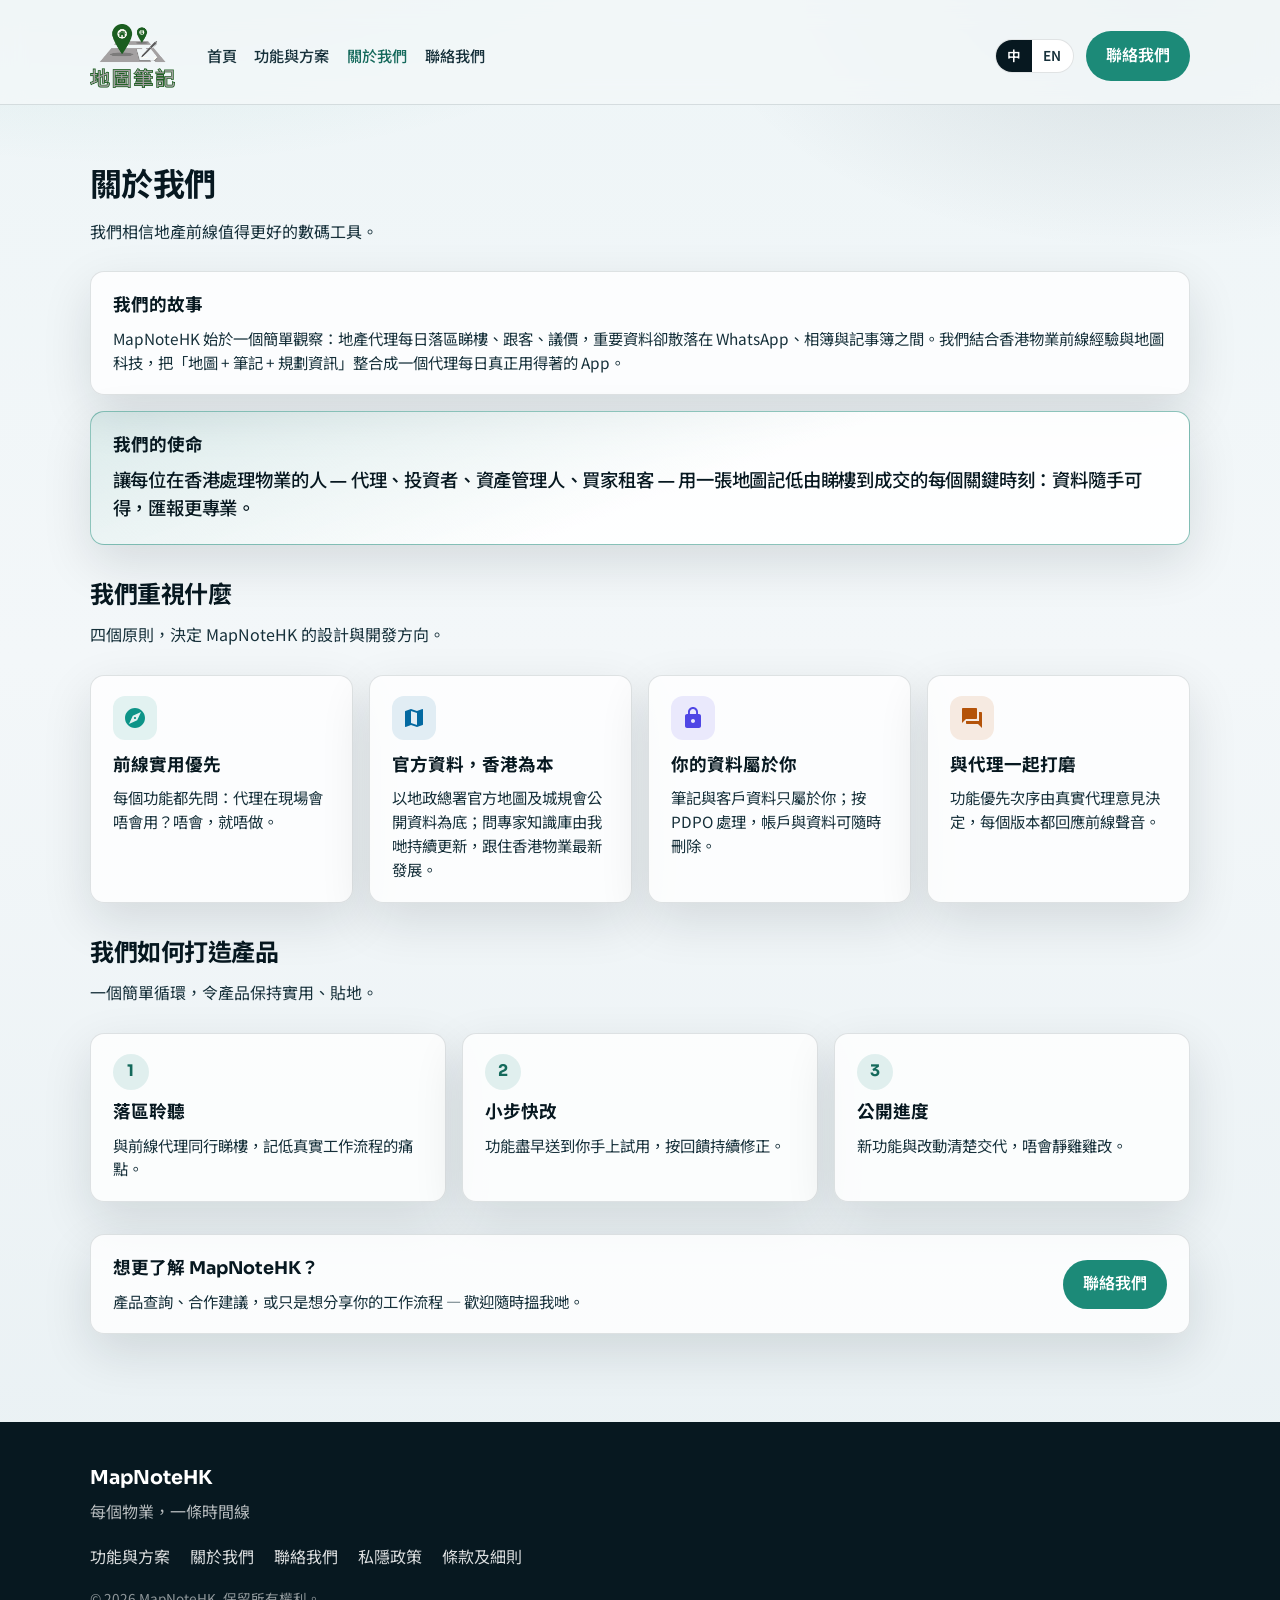
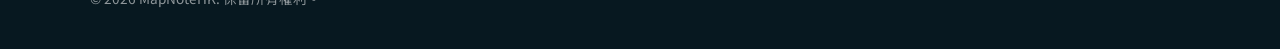
==== commit 72c0fd7e: "Highlight Ask Expert as a team-maintained, kept-current knowledge base. Agents need to know FAQ answ" ====
--- a/about/index.html
+++ b/about/index.html
@@ -59,7 +59,7 @@
             <svg viewBox="0 0 24 24" focusable="false"><path d="M20.5 3l-.16.03L15 5.1 9 3 3.36 4.9c-.21.07-.36.25-.36.48V20.5c0 .28.22.5.5.5l.16-.03L9 18.9l6 2.1 5.64-1.9c.21-.07.36-.25.36-.48V3.5c0-.28-.22-.5-.5-.5zM15 19l-6-2.11V5l6 2.11V19z" /></svg>
           </span>
           <h3 data-i18n="about.value2Title"></h3>
-          <p data-i18n="about.value2Body"></p>
+          <p data-i18n="about.value2Body">以地政總署官方地圖及城規會公開資料為底；問專家知識庫由我哋持續更新，跟住香港物業最新發展。</p>
         </article>
         <article class="panel">
           <span class="info-icon" style="--tc: #4f46e5" aria-hidden="true">
@@ -117,7 +117,7 @@
     window.MapNotePage = { base: '../', active: 'about' };
   </script>
   <script src="../js/site-config.js?v=20260823a"></script>
-  <script src="../js/i18n.js?v=20260915a"></script>
+  <script src="../js/i18n.js?v=20260915b"></script>
   <script src="../js/chrome.js?v=20260915a"></script>
   <script src="../js/site.js?v=20260915a"></script>
 </body>
